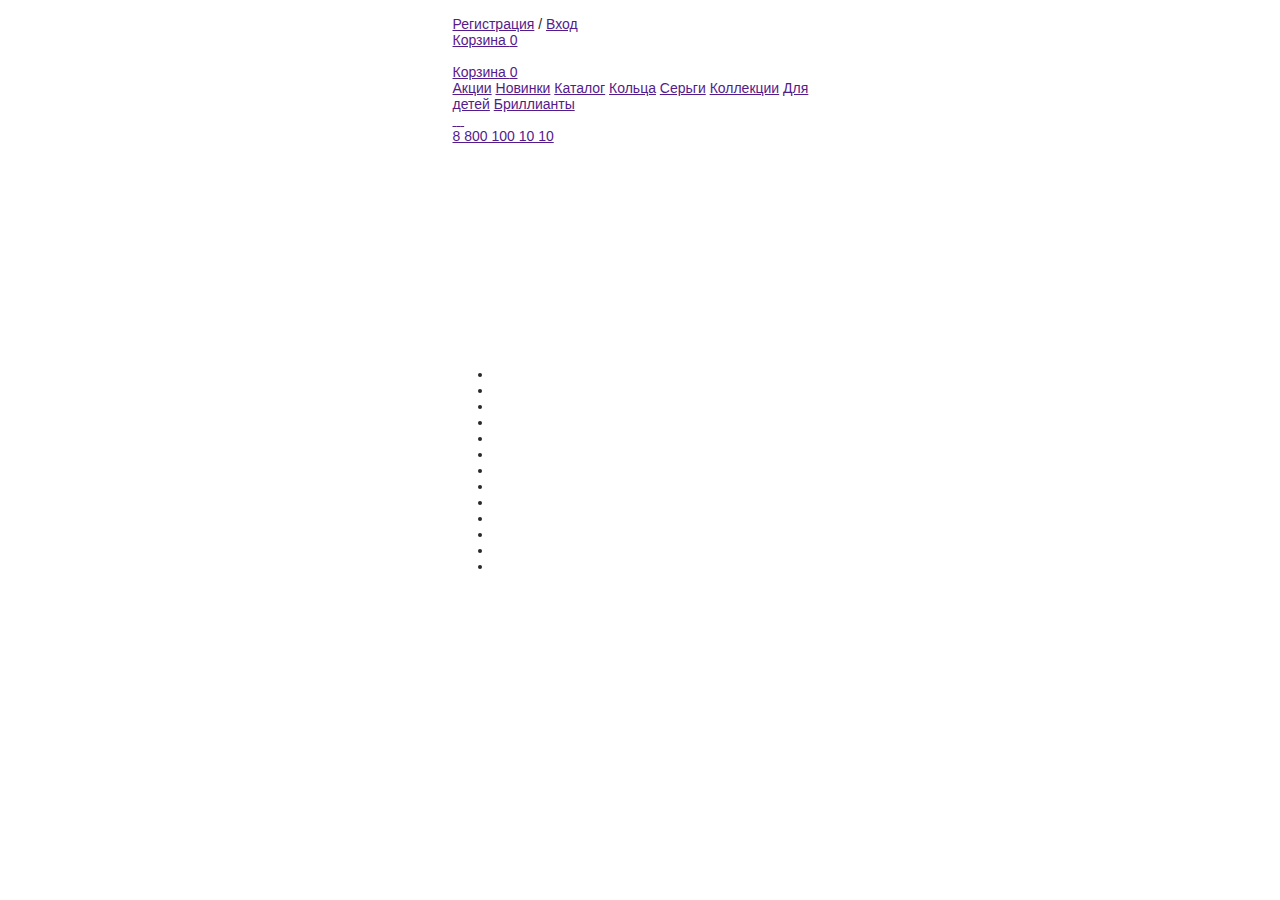
==== src/index.html @ af1f1faa "BEM" ====
<!DOCTYPE html>
<html>

<head>
    <meta charset="UTF-8">
    <meta name="viewport" content="width=device-width, initial-scale=1.0">
    <meta http-equiv="X-UA-Compatible" content="ie=edge">
    <meta name="author" content="Mikhail Kukushkin">
    <meta name="description" content="jt-store">
    <link rel="shortcut icon" type="image/x-icon" href=""> <!--  <%=require('./images/favicon.ico').default%> -->
    <title>jt-store.ru</title>
    <link rel='stylesheet' href='./style.css'> <!-- <%=htmlWebpackPlugin.files.css %> -->
</head>

<body class="root">
    <header class="header">
        <span class="header__burger-btn">
            <img src="" alt="">
        </span>
        <a href="#" class="header__logo">
            <img src="" alt="">
        </a>
        <div class="header__account-container">
            <nav class="breadcrumbs__container">
                <a href="" class="breadcrumbs__item breadcrumbs__item_active">Регистрация</a>
                <span>/</span>
                <a href="" class="breadcrumbs__item">Вход</a>
            </nav>
            <div class="basket">
                <a class="basket__link" href="">
                    <span class="basket__link-ico"></span>
                    Корзина
                    <span class="basket__link-num">0</span>
                </a>
            </div>
        </div>
        <div class="header-menu header-menu_active">
            <span class="header-menu__close">
                <img src="" alt="">
            </span>
            <span class="header-menu__logo">
                <img src="" alt="">
            </span>
            <div class="basket">
                <a class="basket__link" href="">
                    <span class="basket__link-ico"></span>
                    Корзина
                    <span class="basket__link-num">0</span>
                </a>
            </div>
            <nav class="header-menu__itms">
                <a href="">Акции</a>
                <a href="">Новинки</a>
                <a href="">Каталог</a>
                <a href="">Кольца</a>
                <a href="">Серьги</a>
                <a href="">Коллекции</a>
                <a href="">Для детей</a>
                <a href="">Бриллианты</a>
            </nav>
            <nav class="header-links">
                <a href="" class="header-link">
                    <img src="" alt="">
                </a>
                <a href="" class="header-link">
                    <img src="" alt="">
                </a>
                <a href="" class="header-link">
                    <img src="" alt="">
                </a>
                <a href="" class="header-link">
                    <img src="" alt="">
                </a>
            </nav>
            <a href="" class="header-menu__phone">8 800 100 10 10</a>
        </div>
    </header>
    <section class="content">
        <div class="slideshow">
            <div class="slick">
                <div class="slicl-list">
                    <div class="slick-track">
                        <div class="slick-slide">
                            <a href="" class="">
                                <img src="" alt="">
                            </a>
                        </div>
                        <div class="slick-slide">
                            <a href="" class="">
                                <img src="" alt="">
                            </a>
                        </div>
                        <div class="slick-slide">
                            <a href="" class="">
                                <img src="" alt="">
                            </a>
                        </div>
                        <div class="slick-slide">
                            <a href="" class="">
                                <img src="" alt="">
                            </a>
                        </div>
                        <div class="slick-slide">
                            <a href="" class="">
                                <img src="" alt="">
                            </a>
                        </div>
                        <div class="slick-slide">
                            <a href="" class="">
                                <img src="" alt="">
                            </a>
                        </div>
                        <div class="slick-slide">
                            <a href="" class="">
                                <img src="" alt="">
                            </a>
                        </div>
                        <div class="slick-slide">
                            <a href="" class="">
                                <img src="" alt="">
                            </a>
                        </div>
                        <div class="slick-slide">
                            <a href="" class="">
                                <img src="" alt="">
                            </a>
                        </div>
                        <div class="slick-slide">
                            <a href="" class="">
                                <img src="" alt="">
                            </a>
                        </div>
                        <div class="slick-slide">
                            <a href="" class="">
                                <img src="" alt="">
                            </a>
                        </div>
                        <div class="slick-slide">
                            <a href="" class="">
                                <img src="" alt="">
                            </a>
                        </div>
                        <div class="slick-slide">
                            <a href="" class="">
                                <img src="" alt="">
                            </a>
                        </div>
                    </div>
                </div>
            </div>
            <ul class="slick-dots" style="display: block;">
                <li></li>
                <li></li>
                <li></li>
                <li></li>
                <li></li>
                <li></li>
                <li></li>
                <li></li>
                <li></li>
                <li></li>
                <li></li>
                <li></li>
                <li></li>
            </ul>
        </div>
    </section>
    <!-- <script type="module" src="./index.js"></script>  <%= htmlWebpackPlugin.files.js %> -->
</body>

</html>
---- src/style.css ----
@import url('./blocks/root/root.css');
@import url('');
@import url('');
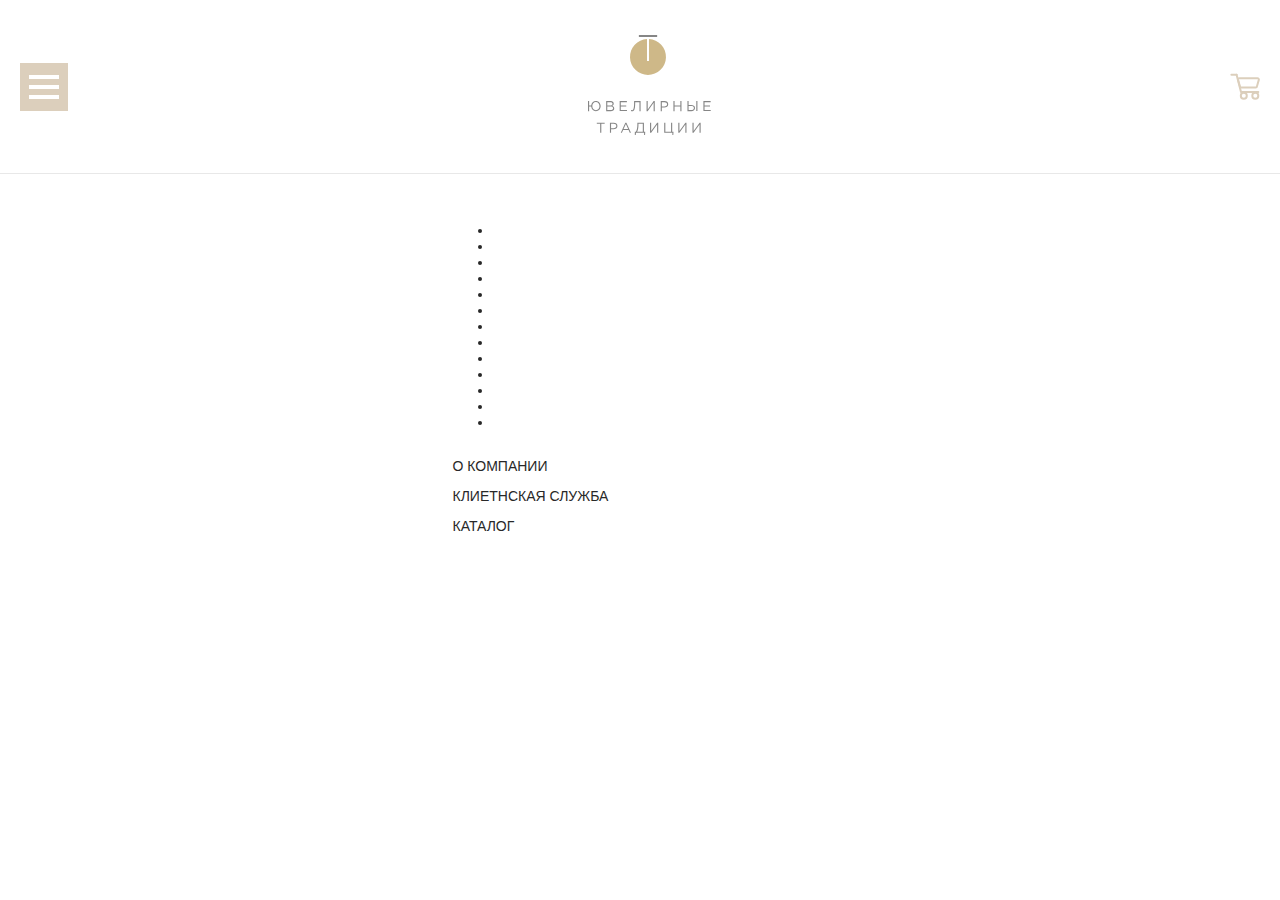
==== commit 41098fa0: "header end" ====
--- a/src/index.html
+++ b/src/index.html
@@ -9,32 +9,38 @@
     <meta name="description" content="jt-store">
     <link rel="shortcut icon" type="image/x-icon" href=""> <!--  <%=require('./images/favicon.ico').default%> -->
     <title>jt-store.ru</title>
-    <link rel='stylesheet' href='./style.css'> <!-- <%=htmlWebpackPlugin.files.css %> -->
+    <link rel='stylesheet' href='./pages/style.css'> <!-- <%=htmlWebpackPlugin.files.css %> -->
 </head>
 
 <body class="root">
-    <header class="header">
-        <span class="header__burger-btn">
-            <img src="" alt="">
-        </span>
+    <header class="header root__section">
+        <nav class="header__burger-btn">
+            <button class="burger-menu">
+                <span class="burger-menu__bar"></span>                
+            </button>
+        </nav>
         <a href="#" class="header__logo">
-            <img src="" alt="">
+            <img src="./images/logo.svg" alt="Логотип">
         </a>
-        <div class="header__account-container">
-            <nav class="breadcrumbs__container">
+        <!-- <div class="serach">
+            <img src="./images/search.svg">
+            <nav class="breadcrumbs-container">
                 <a href="" class="breadcrumbs__item breadcrumbs__item_active">Регистрация</a>
-                <span>/</span>
+                
                 <a href="" class="breadcrumbs__item">Вход</a>
             </nav>
-            <div class="basket">
-                <a class="basket__link" href="">
-                    <span class="basket__link-ico"></span>
-                    Корзина
-                    <span class="basket__link-num">0</span>
+        </div> -->
+            <div class="header__basket">
+                <a class="basket-link" href="">
+                    <svg xmlns="http://www.w3.org/2000/svg" fill="none" height="27" viewBox="0 0 30 27" width="30"><path d="M1.39999 1.70001H6.60001" stroke="#dccfbc" stroke-linecap="round" stroke-miterlimit="10" stroke-width="2"/><path d="M6.60001 1.70001L11 18.9" stroke="#dccfbc" stroke-linecap="round" stroke-miterlimit="10" stroke-width="2"/><path d="M11.8 18.9H28.3" stroke="#dccfbc" stroke-linecap="round" stroke-miterlimit="10" stroke-width="2"/><path d="M13.8 25.7C15.4569 25.7 16.8 24.3569 16.8 22.7C16.8 21.0432 15.4569 19.7 13.8 19.7C12.1431 19.7 10.8 21.0432 10.8 22.7C10.8 24.3569 12.1431 25.7 13.8 25.7Z" stroke="#dccfbc" stroke-linecap="round" stroke-miterlimit="10" stroke-width="2"/><path d="M25.3 25.7C26.9568 25.7 28.3 24.3569 28.3 22.7C28.3 21.0432 26.9568 19.7 25.3 19.7C23.6431 19.7 22.3 21.0432 22.3 22.7C22.3 24.3569 23.6431 25.7 25.3 25.7Z" stroke="#dccfbc" stroke-linecap="round" stroke-miterlimit="10" stroke-width="2"/><path d="M25.7 14.6H11.3C10.7 14.6 10.1 14.2 10 13.6L8.1 6.90001C7.9 6.00001 8.49999 5.20001 9.39999 5.20001H27.5C28.4 5.20001 29.1 6.10001 28.8 6.90001L26.9 13.6C26.9 14.2 26.4 14.6 25.7 14.6Z" stroke="#dccfbc" stroke-linecap="round" stroke-miterlimit="10" stroke-width="2"/></svg>
+                    <!-- <img src="./images/basket.svg"> -->
+                    <!-- <span class="basket__link-ico">0</span> -->
+                    
+                    <!-- <span class="basket__link-num">0</span> -->
                 </a>
             </div>
-        </div>
-        <div class="header-menu header-menu_active">
+        
+        <div class="header-menu header-menu_active" style="display: none;">
             <span class="header-menu__close">
                 <img src="" alt="">
             </span>
@@ -165,7 +171,67 @@
             </ul>
         </div>
     </section>
-    <!-- <script type="module" src="./index.js"></script>  <%= htmlWebpackPlugin.files.js %> -->
+    <section class="filter">
+        <form action="" id="" class="filter-catalog">
+            <div class="filter-catalog__item"></div>
+            <div class="filter-catalog__item"></div>
+            <div class="filter-catalog__item"></div>
+            <div class="filter-catalog__item"></div>
+            <div class="filter-catalog__item"></div>
+            <div class="filter-catalog__item"></div>
+            <div class="filter-catalog__item"></div>
+        </form>
+    </section>
+    <section class="services">
+        <div class="service__item"></div>
+        <div class="service__item"></div>
+        <div class="service__item"></div>
+        <div class="service__item"></div>
+    </section>
+    <section class="novelty">
+        
+    </section>
+    <section class="about"></section>
+    <section class="collection"></section>
+    <section class="reviews"></section>
+    <footer class="footer">
+        <div class="footer__about">
+            <p class="title_place_footer">О КОМПАНИИ</p>
+            <ul style="display: none;">
+                <li>Главная</li>
+                <li>Новости</li>
+                <li>Статьи</li>
+                <li>Гарантия качества</li>
+                <li>Вопрос-ответ</li>
+                <li>Отзывы</li>
+                <li>Контакты</li>
+            </ul>
+        </div>
+        <div class="foooter__clients">
+            <p class="title_place_footer">КЛИЕТНСКАЯ СЛУЖБА</p>
+            <ul style="display: none;">
+                <li>Главная</li>
+                <li>Новости</li>
+                <li>Статьи</li>
+                <li>Гарантия качества</li>
+                <li>Вопрос-ответ</li>
+                <li>Отзывы</li>
+                
+            </ul>
+        </div>
+        <div class="foooter__catalog ">
+            <p class="title_place_footer">КАТАЛОГ</p>
+            <ul style="display: none;">
+                <li>Главная</li>
+                <li>Новости</li>
+                <li>Статьи</li>
+                <li>Гарантия качества</li>
+                <li>Вопрос-ответ</li>
+                
+            </ul>
+        </div>  
+    </footer>
+        <script type="module" src="./index.js"></script>  <!-- <%= htmlWebpackPlugin.files.js %> -->
 </body>
 
 </html>--- a/src/pages/style.css
+++ b/src/pages/style.css
@@ -0,0 +1,9 @@
+@import url('../blocks/root/root.css');
+@import url('../blocks/header/header.css');
+@import url('../blocks/burger-menu/burger-menu.css');
+@import url('../blocks/is-active/is-active.css');
+@import url('../blocks/breadcrumbs-container/breadcrumbs-container.css');
+@import url('../blocks/search/search.css');
+@import url('../blocks/basket-link/basket-link.css');
+
+
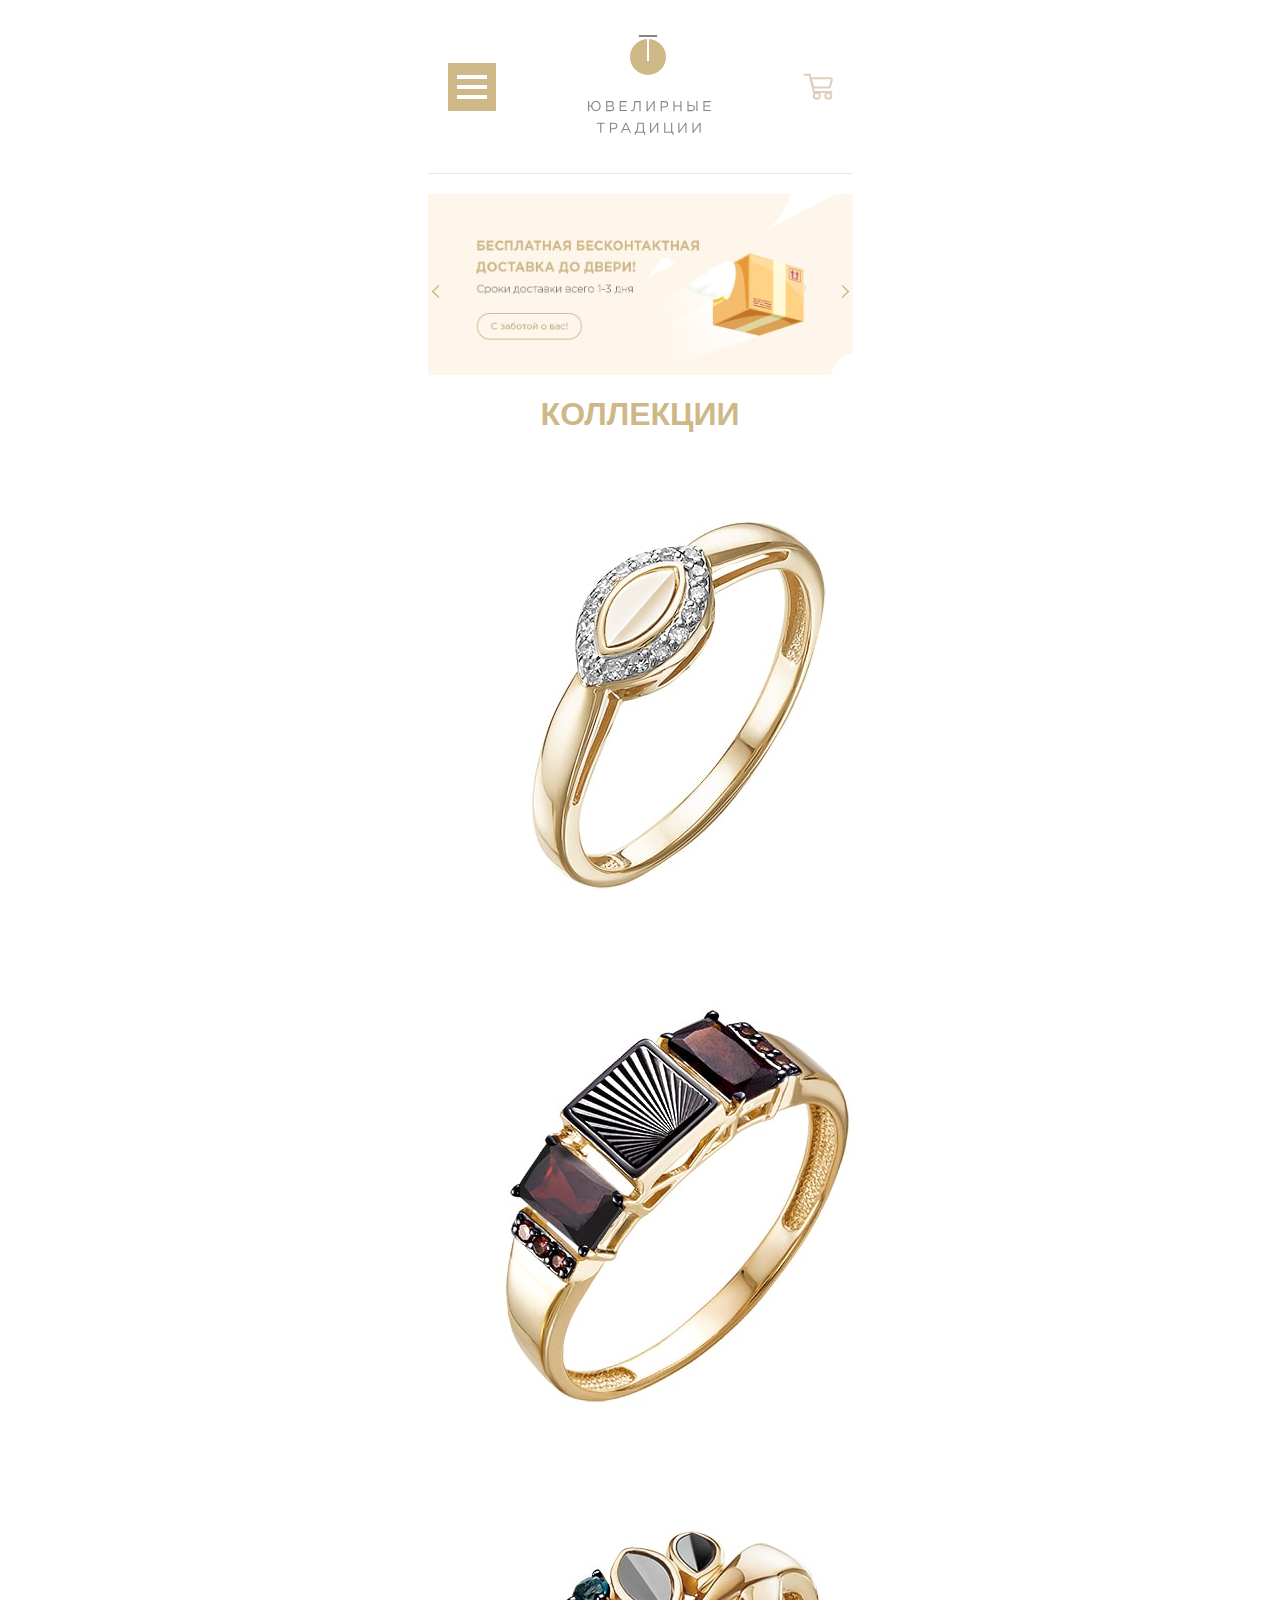
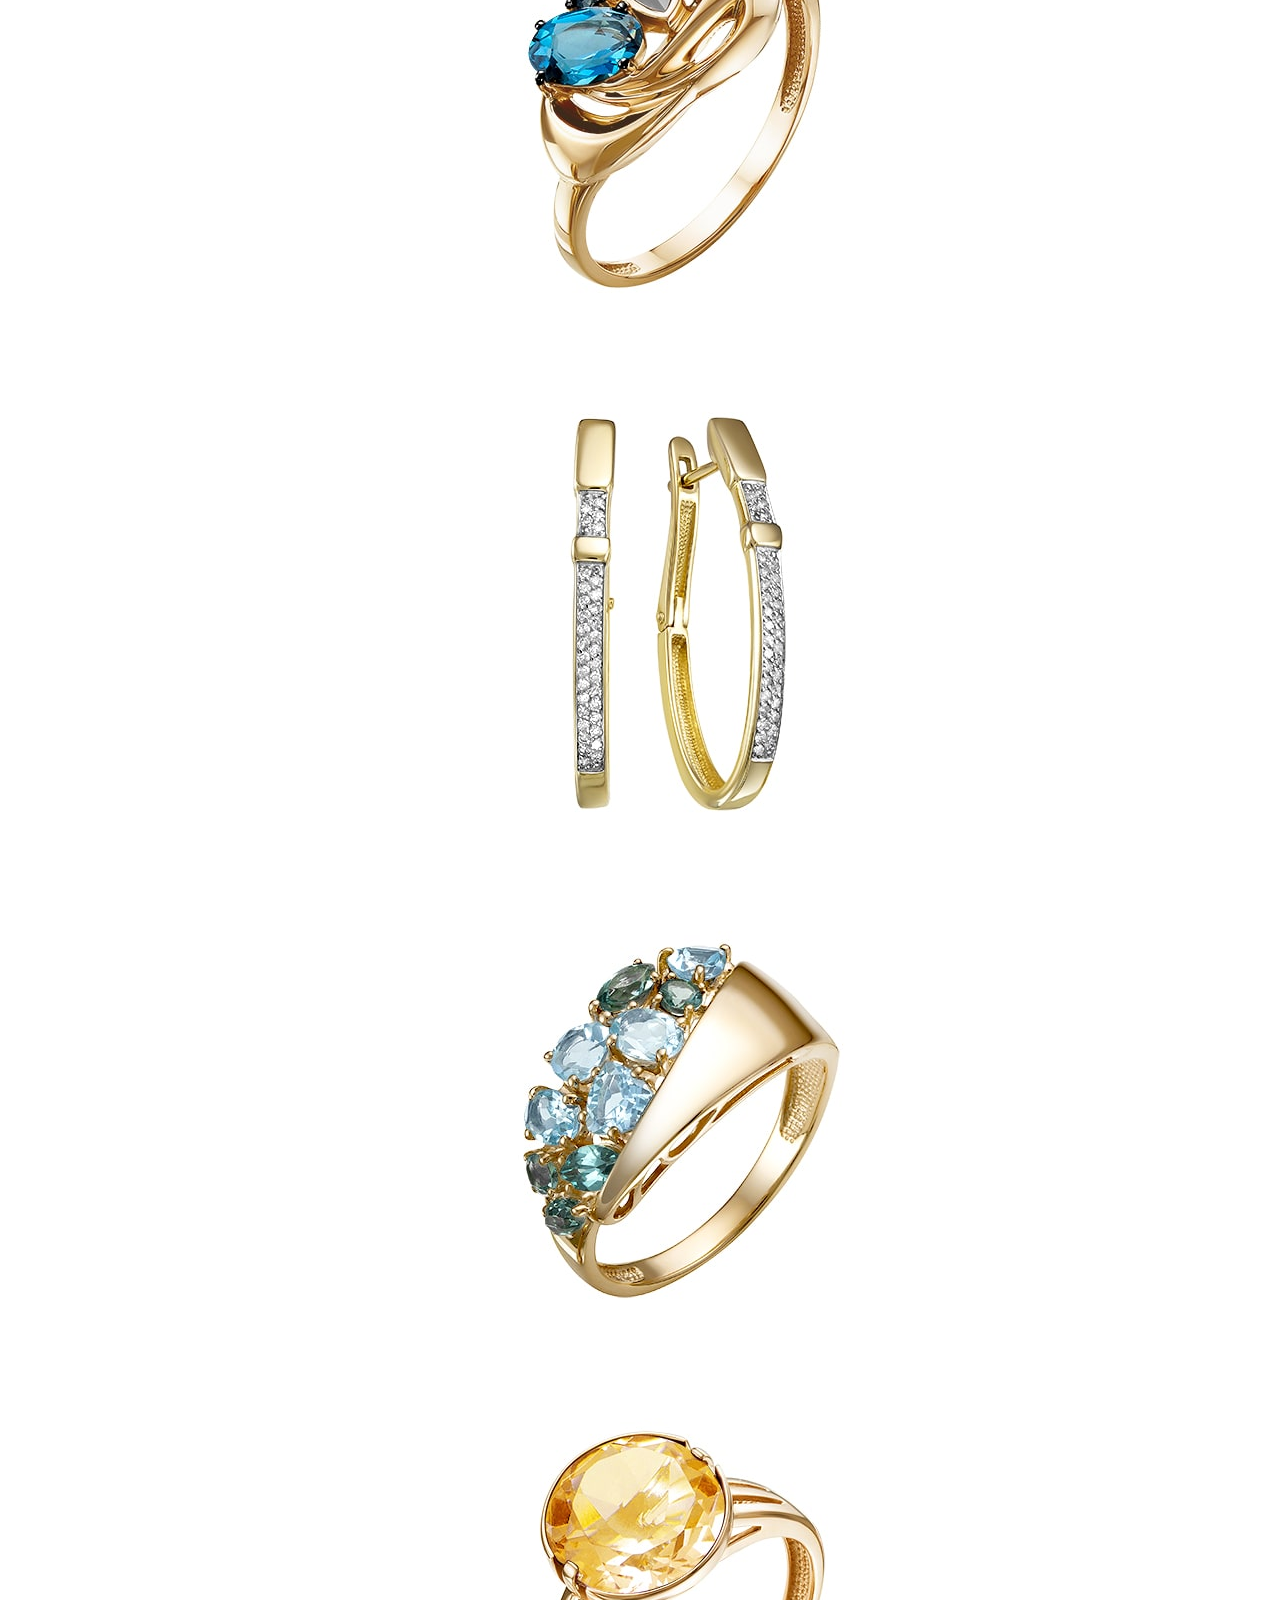
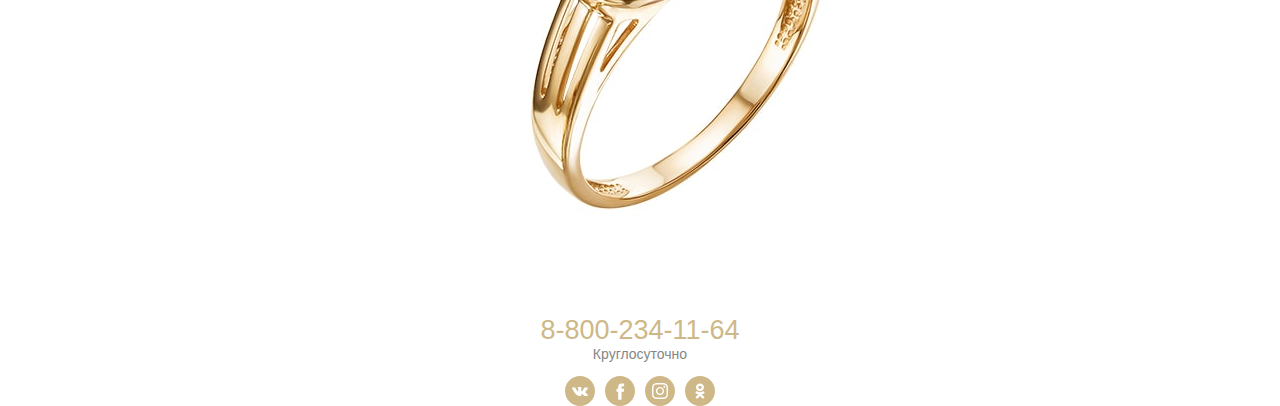
==== commit d5325d76: "footer slider collection" ====
--- a/src/index.html
+++ b/src/index.html
@@ -16,7 +16,7 @@
     <header class="header root__section">
         <nav class="header__burger-btn">
             <button class="burger-menu">
-                <span class="burger-menu__bar"></span>                
+                <span class="burger-menu__bar"></span>
             </button>
         </nav>
         <a href="#" class="header__logo">
@@ -30,16 +30,20 @@
                 <a href="" class="breadcrumbs__item">Вход</a>
             </nav>
         </div> -->
-            <div class="header__basket">
-                <a class="basket-link" href="">
-                    <svg xmlns="http://www.w3.org/2000/svg" fill="none" height="27" viewBox="0 0 30 27" width="30"><path d="M1.39999 1.70001H6.60001" stroke="#dccfbc" stroke-linecap="round" stroke-miterlimit="10" stroke-width="2"/><path d="M6.60001 1.70001L11 18.9" stroke="#dccfbc" stroke-linecap="round" stroke-miterlimit="10" stroke-width="2"/><path d="M11.8 18.9H28.3" stroke="#dccfbc" stroke-linecap="round" stroke-miterlimit="10" stroke-width="2"/><path d="M13.8 25.7C15.4569 25.7 16.8 24.3569 16.8 22.7C16.8 21.0432 15.4569 19.7 13.8 19.7C12.1431 19.7 10.8 21.0432 10.8 22.7C10.8 24.3569 12.1431 25.7 13.8 25.7Z" stroke="#dccfbc" stroke-linecap="round" stroke-miterlimit="10" stroke-width="2"/><path d="M25.3 25.7C26.9568 25.7 28.3 24.3569 28.3 22.7C28.3 21.0432 26.9568 19.7 25.3 19.7C23.6431 19.7 22.3 21.0432 22.3 22.7C22.3 24.3569 23.6431 25.7 25.3 25.7Z" stroke="#dccfbc" stroke-linecap="round" stroke-miterlimit="10" stroke-width="2"/><path d="M25.7 14.6H11.3C10.7 14.6 10.1 14.2 10 13.6L8.1 6.90001C7.9 6.00001 8.49999 5.20001 9.39999 5.20001H27.5C28.4 5.20001 29.1 6.10001 28.8 6.90001L26.9 13.6C26.9 14.2 26.4 14.6 25.7 14.6Z" stroke="#dccfbc" stroke-linecap="round" stroke-miterlimit="10" stroke-width="2"/></svg>
-                    <!-- <img src="./images/basket.svg"> -->
-                    <!-- <span class="basket__link-ico">0</span> -->
-                    
-                    <!-- <span class="basket__link-num">0</span> -->
-                </a>
-            </div>
-        
+        <div class="header__basket">
+            <a class="basket-link" href="">
+                <svg xmlns="http://www.w3.org/2000/svg" fill="none" height="27" viewBox="0 0 30 27" width="30">
+                    <path d="M1.39999 1.70001H6.60001" stroke="#dccfbc" stroke-linecap="round" stroke-miterlimit="10" stroke-width="2" />
+                    <path d="M6.60001 1.70001L11 18.9" stroke="#dccfbc" stroke-linecap="round" stroke-miterlimit="10" stroke-width="2" />
+                    <path d="M11.8 18.9H28.3" stroke="#dccfbc" stroke-linecap="round" stroke-miterlimit="10" stroke-width="2" />
+                    <path d="M13.8 25.7C15.4569 25.7 16.8 24.3569 16.8 22.7C16.8 21.0432 15.4569 19.7 13.8 19.7C12.1431 19.7 10.8 21.0432 10.8 22.7C10.8 24.3569 12.1431 25.7 13.8 25.7Z" stroke="#dccfbc" stroke-linecap="round" stroke-miterlimit="10" stroke-width="2" />
+                    <path d="M25.3 25.7C26.9568 25.7 28.3 24.3569 28.3 22.7C28.3 21.0432 26.9568 19.7 25.3 19.7C23.6431 19.7 22.3 21.0432 22.3 22.7C22.3 24.3569 23.6431 25.7 25.3 25.7Z" stroke="#dccfbc" stroke-linecap="round" stroke-miterlimit="10" stroke-width="2" />
+                    <path d="M25.7 14.6H11.3C10.7 14.6 10.1 14.2 10 13.6L8.1 6.90001C7.9 6.00001 8.49999 5.20001 9.39999 5.20001H27.5C28.4 5.20001 29.1 6.10001 28.8 6.90001L26.9 13.6C26.9 14.2 26.4 14.6 25.7 14.6Z" stroke="#dccfbc" stroke-linecap="round" stroke-miterlimit="10" stroke-width="2" /></svg>
+                <!-- <img src="./images/basket.svg"> -->
+                <!-- <span class="basket__link-ico">0</span> -->
+                <!-- <span class="basket__link-num">0</span> -->
+            </a>
+        </div>
         <div class="header-menu header-menu_active" style="display: none;">
             <span class="header-menu__close">
                 <img src="" alt="">
@@ -81,97 +85,51 @@
             <a href="" class="header-menu__phone">8 800 100 10 10</a>
         </div>
     </header>
-    <section class="content">
+    <section class="content ">
+        <!-- ОБОЛОЧКА ДЛЯ ДЕМОНСТРАЦИИ -->
         <div class="slideshow">
-            <div class="slick">
-                <div class="slicl-list">
-                    <div class="slick-track">
-                        <div class="slick-slide">
-                            <a href="" class="">
-                                <img src="" alt="">
-                            </a>
-                        </div>
-                        <div class="slick-slide">
-                            <a href="" class="">
-                                <img src="" alt="">
-                            </a>
-                        </div>
-                        <div class="slick-slide">
-                            <a href="" class="">
-                                <img src="" alt="">
-                            </a>
-                        </div>
-                        <div class="slick-slide">
-                            <a href="" class="">
-                                <img src="" alt="">
-                            </a>
-                        </div>
-                        <div class="slick-slide">
-                            <a href="" class="">
-                                <img src="" alt="">
-                            </a>
-                        </div>
-                        <div class="slick-slide">
-                            <a href="" class="">
-                                <img src="" alt="">
-                            </a>
-                        </div>
-                        <div class="slick-slide">
-                            <a href="" class="">
-                                <img src="" alt="">
-                            </a>
-                        </div>
-                        <div class="slick-slide">
-                            <a href="" class="">
-                                <img src="" alt="">
-                            </a>
-                        </div>
-                        <div class="slick-slide">
-                            <a href="" class="">
-                                <img src="" alt="">
-                            </a>
-                        </div>
-                        <div class="slick-slide">
-                            <a href="" class="">
-                                <img src="" alt="">
-                            </a>
-                        </div>
-                        <div class="slick-slide">
-                            <a href="" class="">
-                                <img src="" alt="">
-                            </a>
-                        </div>
-                        <div class="slick-slide">
-                            <a href="" class="">
-                                <img src="" alt="">
-                            </a>
-                        </div>
-                        <div class="slick-slide">
-                            <a href="" class="">
-                                <img src="" alt="">
-                            </a>
-                        </div>
-                    </div>
+            <!-- КОНТЕНТ -->
+            <div class="slider">
+                <div class="slider__item">
+                    <img src="./images/slide1.jpg" class="slider__item-img" alt="">
+                </div>
+                <div class="slider__item">
+                    <img src="./images/slide2.jpg" class="slider__item-img" alt="">
+                </div>
+                <div class="slider__item">
+                    <img src="./images/slide3.jpg" class="slider__item-img" alt="">
+                </div>
+                <div class="slider__item">
+                    <img src="./images/slide4.jpg" class="slider__item-img" alt="">
+                </div>
+                <div class="slider__item">
+                    <img src="./images/slide5.jpg" class="slider__item-img" alt="">
+                </div>
+                <div class="slider__item">
+                    <img src="./images/slide6.jpg" class="slider__item-img" alt="">
                 </div>
             </div>
-            <ul class="slick-dots" style="display: block;">
-                <li></li>
-                <li></li>
-                <li></li>
-                <li></li>
-                <li></li>
-                <li></li>
-                <li></li>
-                <li></li>
-                <li></li>
-                <li></li>
-                <li></li>
-                <li></li>
-                <li></li>
-            </ul>
-        </div>
-    </section>
-    <section class="filter">
+            <ul class="slick-dots" style="display: none;">
+                <li></li>
+                <li></li>
+                <li></li>
+                <li></li>
+                <li></li>
+                <li></li>
+                <li></li>
+                <li></li>
+                <li></li>
+                <li></li>
+                <li></li>
+                <li></li>
+                <li></li>
+            </ul>
+        </div>
+        <script src="https://code.jquery.com/jquery-3.4.1.min.js"></script>
+        <script src="./js/slick.min.js"></script>
+        <script src="./index.js"></script>
+    </section>
+    <!-- <section class="filter">
         <form action="" id="" class="filter-catalog">
             <div class="filter-catalog__item"></div>
             <div class="filter-catalog__item"></div>
@@ -181,21 +139,53 @@
             <div class="filter-catalog__item"></div>
             <div class="filter-catalog__item"></div>
         </form>
-    </section>
-    <section class="services">
+    </section> -->
+    <!-- <section class="service">
+        <div class="service__item">
+            
+        </div>
         <div class="service__item"></div>
         <div class="service__item"></div>
         <div class="service__item"></div>
-        <div class="service__item"></div>
     </section>
     <section class="novelty">
-        
-    </section>
-    <section class="about"></section>
-    <section class="collection"></section>
+    </section>
+    <section class="about"></section> -->
+    <section class="collection">
+        <h1 class="title">КОЛЛЕКЦИИ</h1>
+        <a class="collection__item" href="#" target="_blank">
+            <img src="./images/light-min.jpg" class="collection__item-image">
+        </a>
+        <a class="collection__item" href="#" target="_blank">
+            <img src="./images/belle-min.jpg" class="collection__item-image">
+        </a>
+        <a class="collection__item" href="#" target="_blank">
+            <img src="./images/charm-min.jpg" class="collection__item-image">
+        </a>
+        <a class="collection__item" href="#" target="_blank">
+            <img src="./images/congo-min.jpg" class="collection__item-image">
+        </a>
+        <a class="collection__item" href="#" target="_blank">
+            <img src="./images/marina-min.jpg" class="collection__item-image">
+        </a>
+        <a class="collection__item" href="#" target="_blank">
+            <img src="./images/neoclass-min.jpg" class="collection__item-image">
+        </a>
+
+    </section>
     <section class="reviews"></section>
     <footer class="footer">
-        <div class="footer__about">
+        <div class="footer__container">
+            <h2 class="phone">8-800-234-11-64</h2>
+            <p class="description">Круглосуточно</p>
+        </div>
+        <div class="footer__social-links">
+            <a class="footer__social-link footer__social-link_vk" href="https://vk.com/jewellery_traditions" target="_blank"></a>
+            <a class="footer__social-link footer__social-link_fb" href="https://www.facebook.com/jewellerytraditions/" target="_blank"></a>
+            <a class="footer__social-link footer__social-link_inst" href="https://www.instagram.com/jewellery_traditions/" target="_blank"></a>
+            <a class="footer__social-link footer__social-link_ok" href="https://ok.ru/group/54518240706675" target="_blank"></a>
+        </div>
+       <!--  <div class="footer__about">
             <p class="title_place_footer">О КОМПАНИИ</p>
             <ul style="display: none;">
                 <li>Главная</li>
@@ -216,7 +206,6 @@
                 <li>Гарантия качества</li>
                 <li>Вопрос-ответ</li>
                 <li>Отзывы</li>
-                
             </ul>
         </div>
         <div class="foooter__catalog ">
@@ -227,11 +216,11 @@
                 <li>Статьи</li>
                 <li>Гарантия качества</li>
                 <li>Вопрос-ответ</li>
-                
-            </ul>
-        </div>  
+            </ul>
+        </div> -->
+        <!-- <div class="footer__copyright">&copy; 2020 Mikhail Kukushkin</div> -->
     </footer>
-        <script type="module" src="./index.js"></script>  <!-- <%= htmlWebpackPlugin.files.js %> -->
+    <!-- <script src="./index.js"></script> --> <!-- <%= htmlWebpackPlugin.files.js %> -->
 </body>
 
 </html>--- a/src/pages/style.css
+++ b/src/pages/style.css
@@ -5,5 +5,17 @@
 @import url('../blocks/breadcrumbs-container/breadcrumbs-container.css');
 @import url('../blocks/search/search.css');
 @import url('../blocks/basket-link/basket-link.css');
-
-
+@import url('../blocks/slider/slider.css');
+@import url('../blocks/slick-track/slick-track.css');
+@import url('../blocks/slick-list/slick-list.css');
+@import url('../blocks/footer/footer.css');
+@import url('../blocks/phone/phone.css');
+@import url('../blocks/description/description.css');
+@import url('../blocks/content/content.css');
+@import url('../blocks/title/title.css');
+@import url('');
+@import url('');
+@import url('');
+@import url('');
+@import url('');
+@import url('');
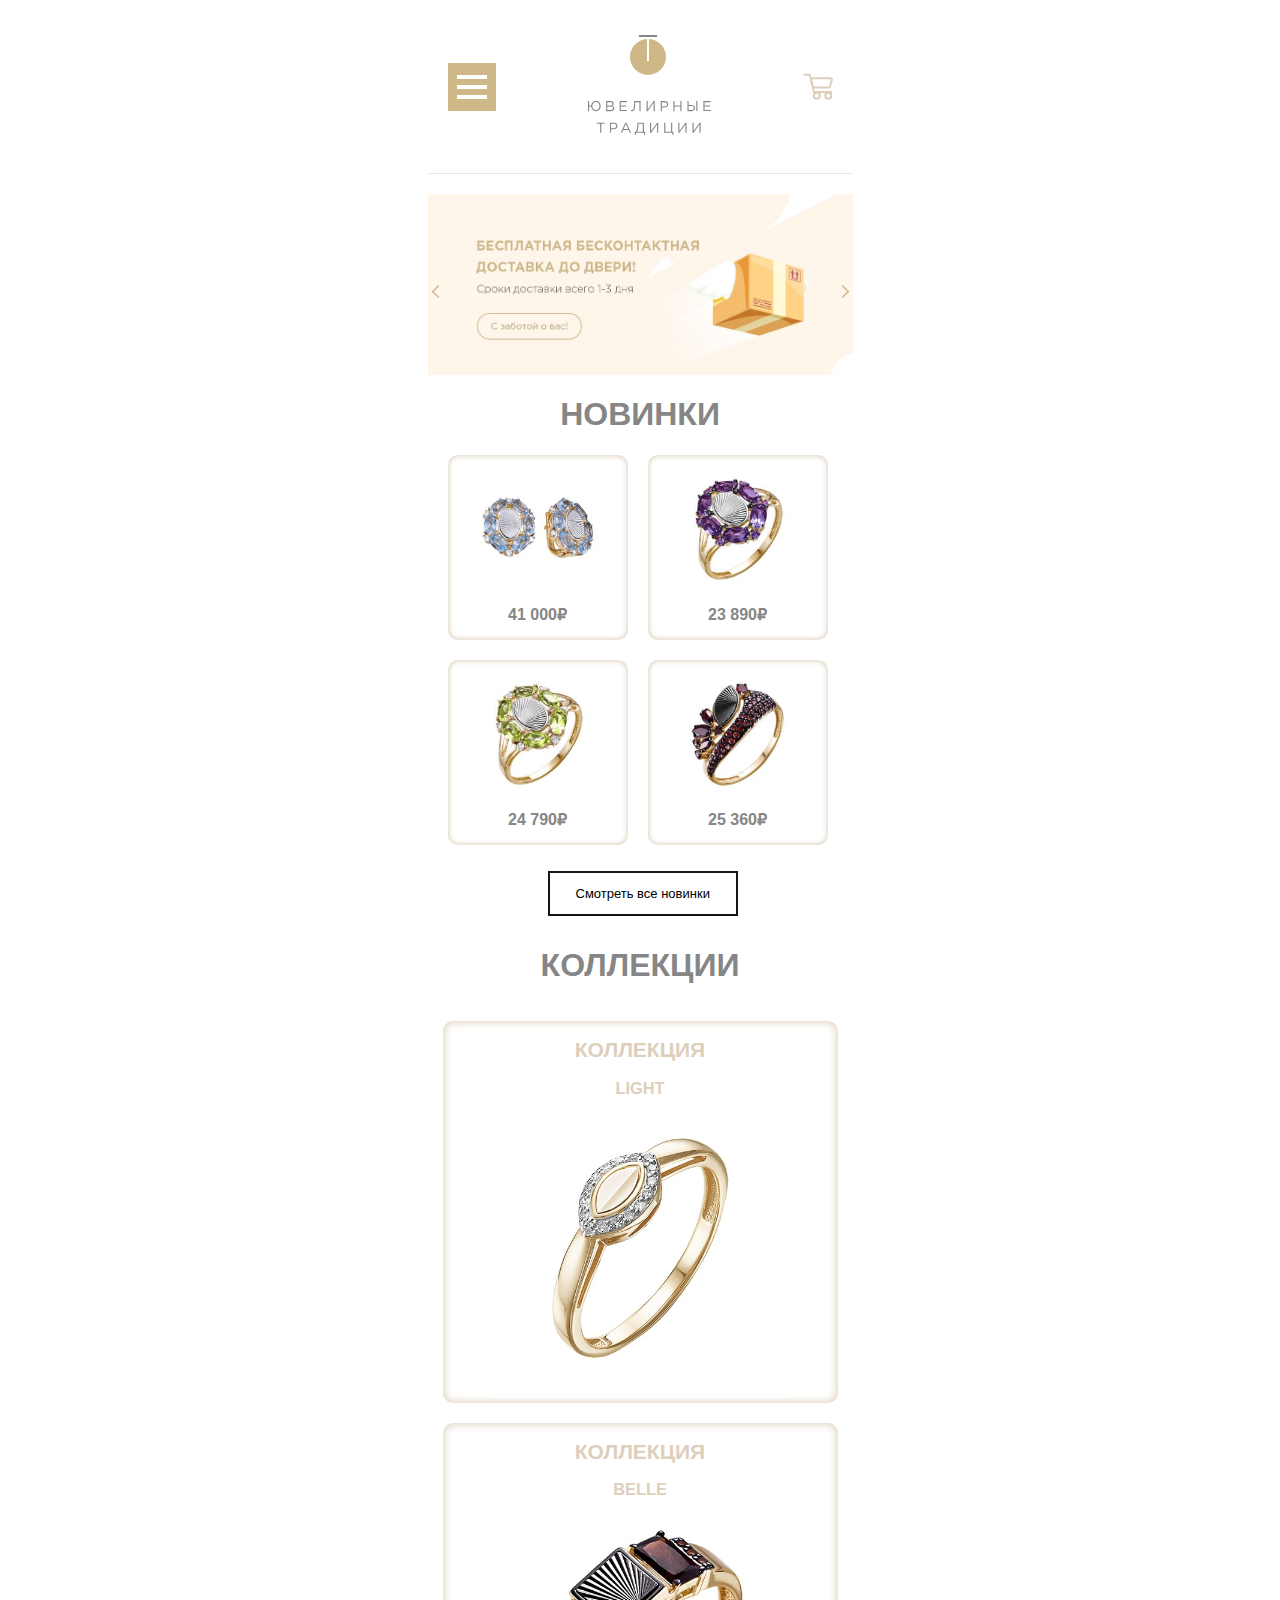
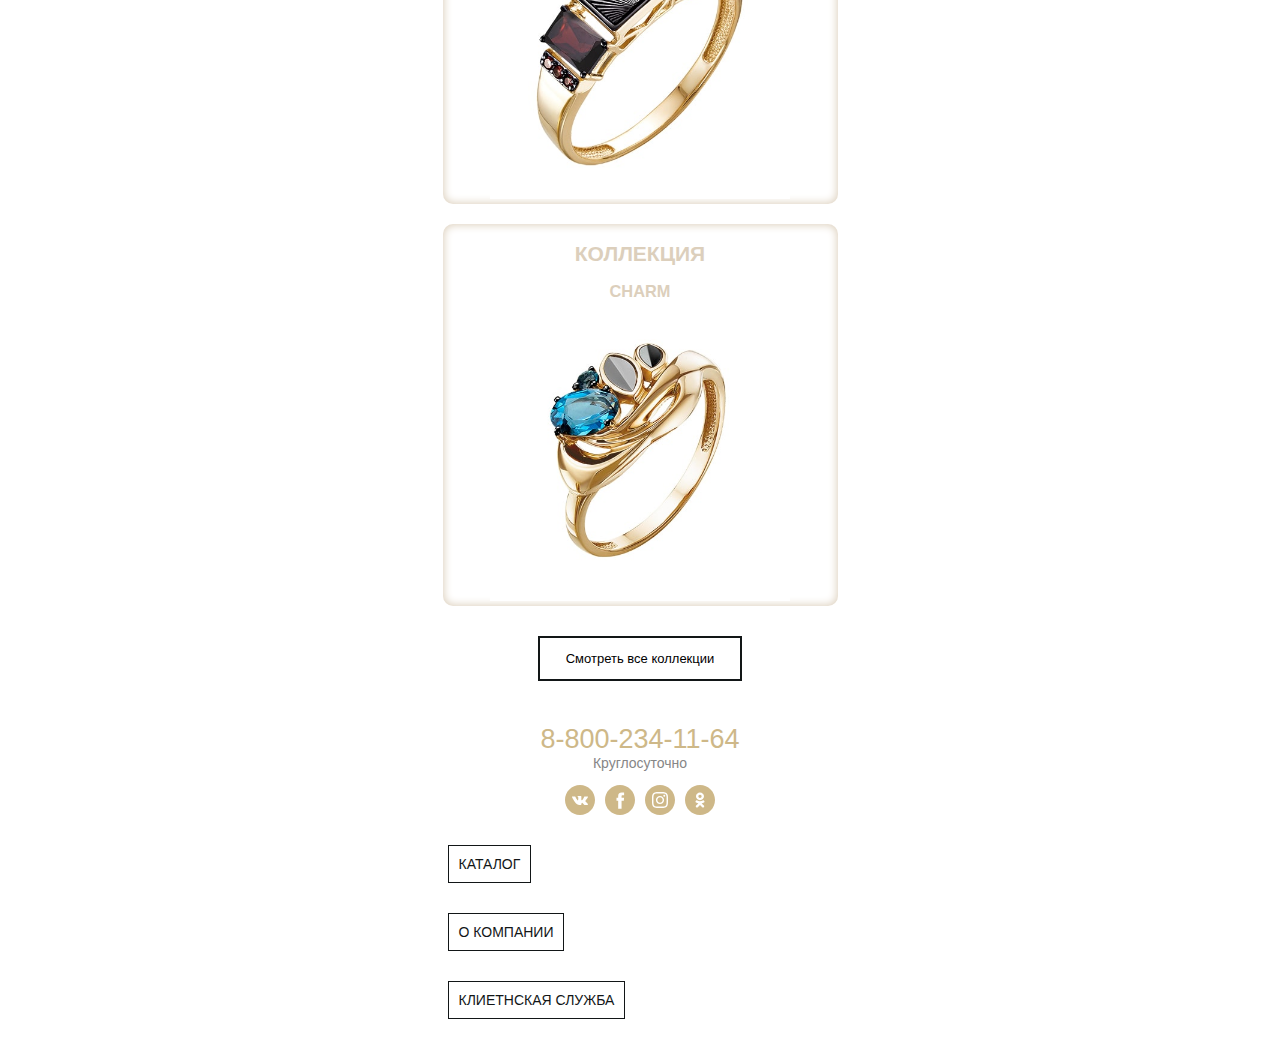
==== commit 4fdd6f32: "finaly markup" ====
--- a/src/index.html
+++ b/src/index.html
@@ -146,34 +146,75 @@
         </div>
         <div class="service__item"></div>
         <div class="service__item"></div>
-        <div class="service__item"></div>
+        <div class="service__item"></div> -->
     </section>
     <section class="novelty">
-    </section>
-    <section class="about"></section> -->
+        <h1 class="title">НОВИНКИ</h1>
+        <nav class="novelty__cards">
+            
+                <a class="novelty-card" href="#" target="">
+                    <img src="./images/1-min.jpg" class="novelty-card__photo" alt="">
+                    <h3 class="novelty-card__paragraph">41 000&#8381;</h3>
+                </a>
+            
+            
+                <a class="novelty-card" href="#" target="">
+                    <img src="./images/2-min.jpg" class="novelty-card__photo" alt="">
+                    <h3 class="novelty-card__paragraph">23 890&#8381;</h3>
+                </a>
+            
+            
+                <a class="novelty-card" href="#" target="">
+                    <img src="./images/3-min.jpg" class="novelty-card__photo" alt="">
+                    <h3 class="novelty-card__paragraph">24 790&#8381;</h3>
+                </a>
+            
+            
+                <a class="novelty-card" href="#" target="">
+                    <img src="./images/4-min.jpg" class="novelty-card__photo" alt="">
+                    <h3 class="novelty-card__paragraph">25 360&#8381;</h3>
+                </a>
+            
+        </nav>
+        <a href="#" class="button button_place_novelty">Смотреть все новинки</a>
+    </section>
+    <!-- <section class="about"></section> -->
     <section class="collection">
-        <h1 class="title">КОЛЛЕКЦИИ</h1>
-        <a class="collection__item" href="#" target="_blank">
+        <h2 class="title">КОЛЛЕКЦИИ</h2>
+        <a class="collection__item" href="#" target="_blank">
+            <h2 class="collection__title">КОЛЛЕКЦИЯ</h2>
+            <h3 class="collection__subtitle">LIGHT</h3>
             <img src="./images/light-min.jpg" class="collection__item-image">
         </a>
         <a class="collection__item" href="#" target="_blank">
+            <h2 class="collection__title">КОЛЛЕКЦИЯ</h2>
+            <h3 class="collection__subtitle">BELLE</h3>
             <img src="./images/belle-min.jpg" class="collection__item-image">
         </a>
-        <a class="collection__item" href="#" target="_blank">
+        
+        <a class="collection__item" href="#" target="_blank">
+            <h2 class="collection__title">КОЛЛЕКЦИЯ</h2>
+            <h3 class="collection__subtitle">CHARM</h3>
             <img src="./images/charm-min.jpg" class="collection__item-image">
         </a>
-        <a class="collection__item" href="#" target="_blank">
+        <!-- <a class="collection__item" href="#" target="_blank">
+            <h2 class="collection__title">КОЛЛЕКЦИЯ</h2>
+            <h3 class="collection__subtitle">CONGO</h3>
             <img src="./images/congo-min.jpg" class="collection__item-image">
         </a>
         <a class="collection__item" href="#" target="_blank">
+            <h2 class="collection__title">КОЛЛЕКЦИЯ</h2>
+            <h3 class="collection__subtitle">MARINA</h3>
             <img src="./images/marina-min.jpg" class="collection__item-image">
         </a>
         <a class="collection__item" href="#" target="_blank">
+            <h2 class="collection__title">КОЛЛЕКЦИЯ</h2>
+            <h3 class="collection__subtitle">NEO CLASSIC</h3>
             <img src="./images/neoclass-min.jpg" class="collection__item-image">
         </a>
-
-    </section>
-    <section class="reviews"></section>
+ -->        <a href="#" class="button">Смотреть все коллекции</a>
+    </section>
+    <!-- <section class="reviews"></section> -->
     <footer class="footer">
         <div class="footer__container">
             <h2 class="phone">8-800-234-11-64</h2>
@@ -185,7 +226,21 @@
             <a class="footer__social-link footer__social-link_inst" href="https://www.instagram.com/jewellery_traditions/" target="_blank"></a>
             <a class="footer__social-link footer__social-link_ok" href="https://ok.ru/group/54518240706675" target="_blank"></a>
         </div>
-       <!--  <div class="footer__about">
+        
+         
+        
+        <a class="foooter__catalog" href="#">
+            <p class="title_place_footer">КАТАЛОГ</p>
+            <ul style="display: none;">
+                <li>Главная</li>
+                <li>Новости</li>
+                <li>Статьи</li>
+                <li>Гарантия качества</li>
+                <li>Вопрос-ответ</li>
+            </ul>
+        </a>
+
+        <a class="footer__about" href="#">
             <p class="title_place_footer">О КОМПАНИИ</p>
             <ul style="display: none;">
                 <li>Главная</li>
@@ -196,8 +251,9 @@
                 <li>Отзывы</li>
                 <li>Контакты</li>
             </ul>
-        </div>
-        <div class="foooter__clients">
+        </a>
+        
+        <a class="foooter__clients" href="#">
             <p class="title_place_footer">КЛИЕТНСКАЯ СЛУЖБА</p>
             <ul style="display: none;">
                 <li>Главная</li>
@@ -207,20 +263,12 @@
                 <li>Вопрос-ответ</li>
                 <li>Отзывы</li>
             </ul>
-        </div>
-        <div class="foooter__catalog ">
-            <p class="title_place_footer">КАТАЛОГ</p>
-            <ul style="display: none;">
-                <li>Главная</li>
-                <li>Новости</li>
-                <li>Статьи</li>
-                <li>Гарантия качества</li>
-                <li>Вопрос-ответ</li>
-            </ul>
-        </div> -->
+        </a>
+        
         <!-- <div class="footer__copyright">&copy; 2020 Mikhail Kukushkin</div> -->
     </footer>
-    <!-- <script src="./index.js"></script> --> <!-- <%= htmlWebpackPlugin.files.js %> -->
+    <!-- <script src="./index.js"></script> -->
+    <!-- <%= htmlWebpackPlugin.files.js %> -->
 </body>
 
 </html>--- a/src/pages/style.css
+++ b/src/pages/style.css
@@ -13,9 +13,9 @@
 @import url('../blocks/description/description.css');
 @import url('../blocks/content/content.css');
 @import url('../blocks/title/title.css');
+@import url('../blocks/collection/collection.css');
+@import url('../blocks/novelty/novelty.css');
+@import url('../blocks/novelty-card/novelty-card.css');
+@import url('../blocks/button/button.css');
 @import url('');
 @import url('');
-@import url('');
-@import url('');
-@import url('');
-@import url('');
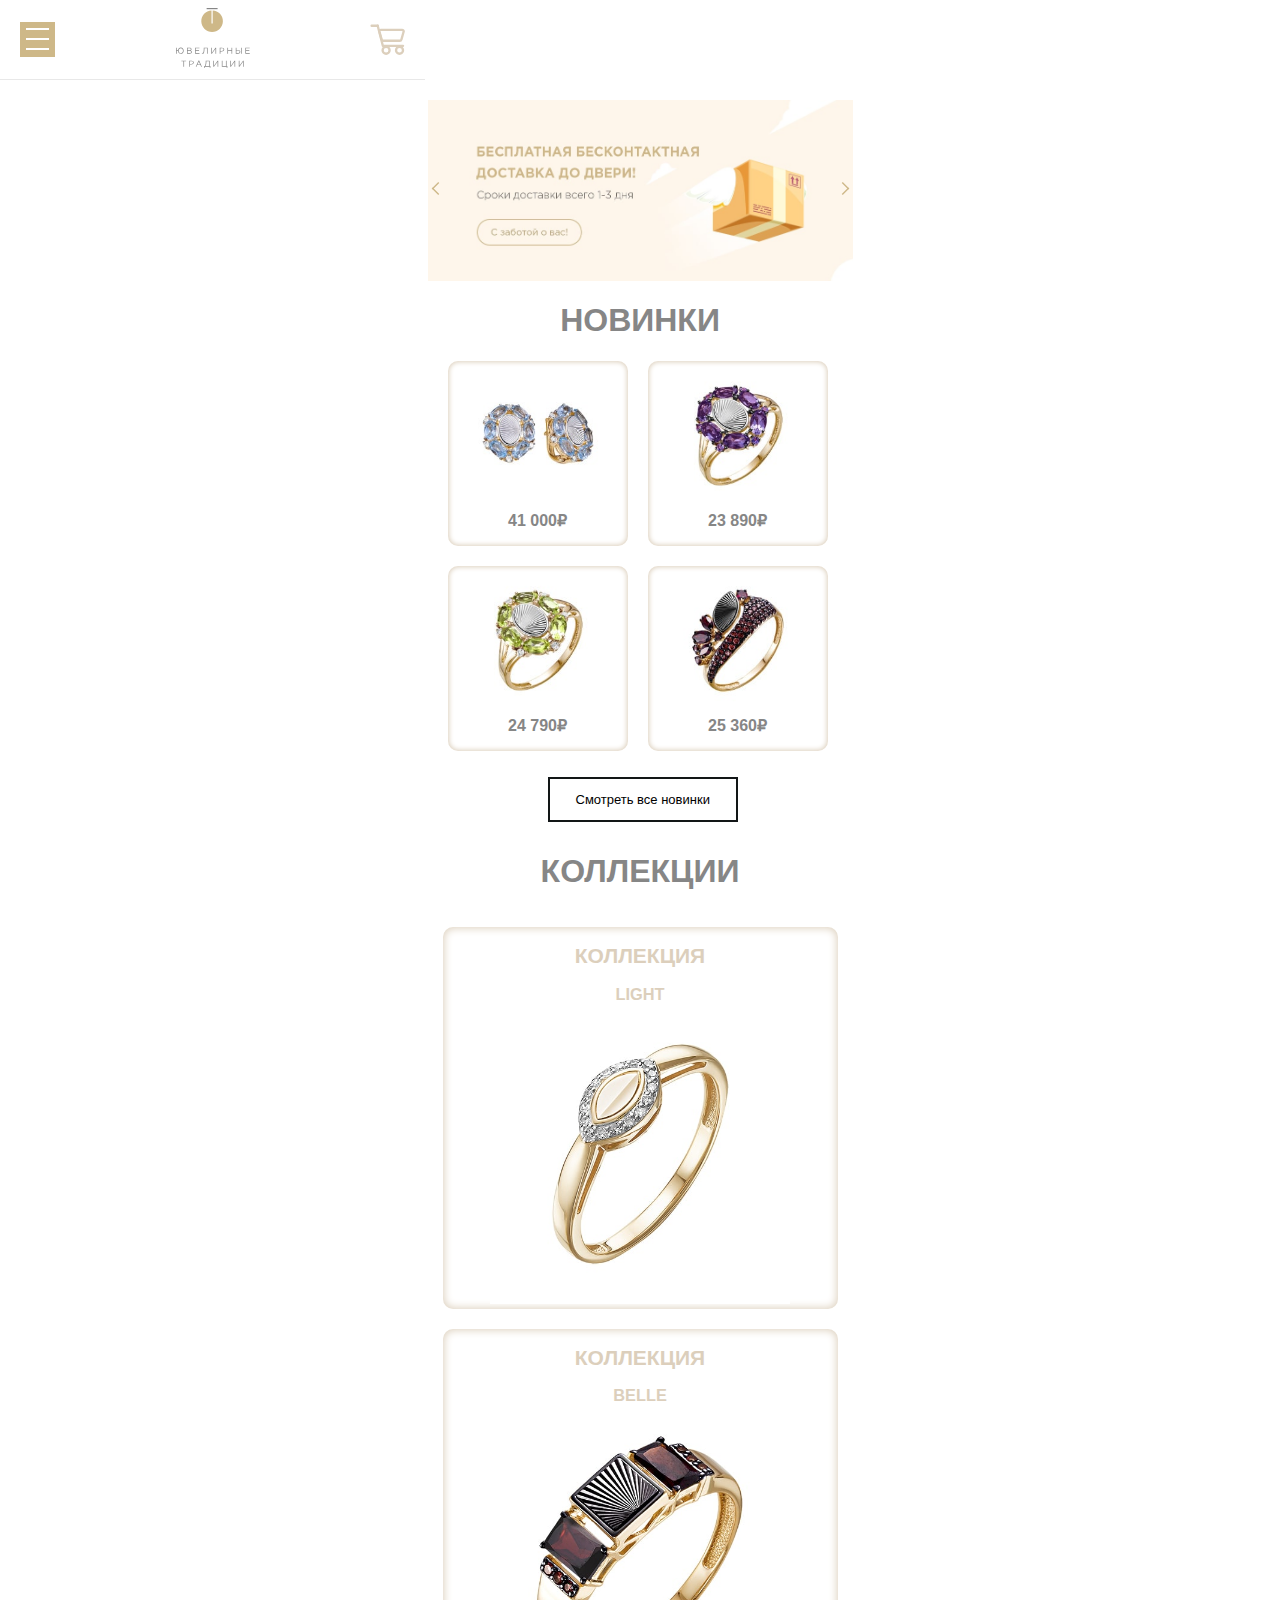
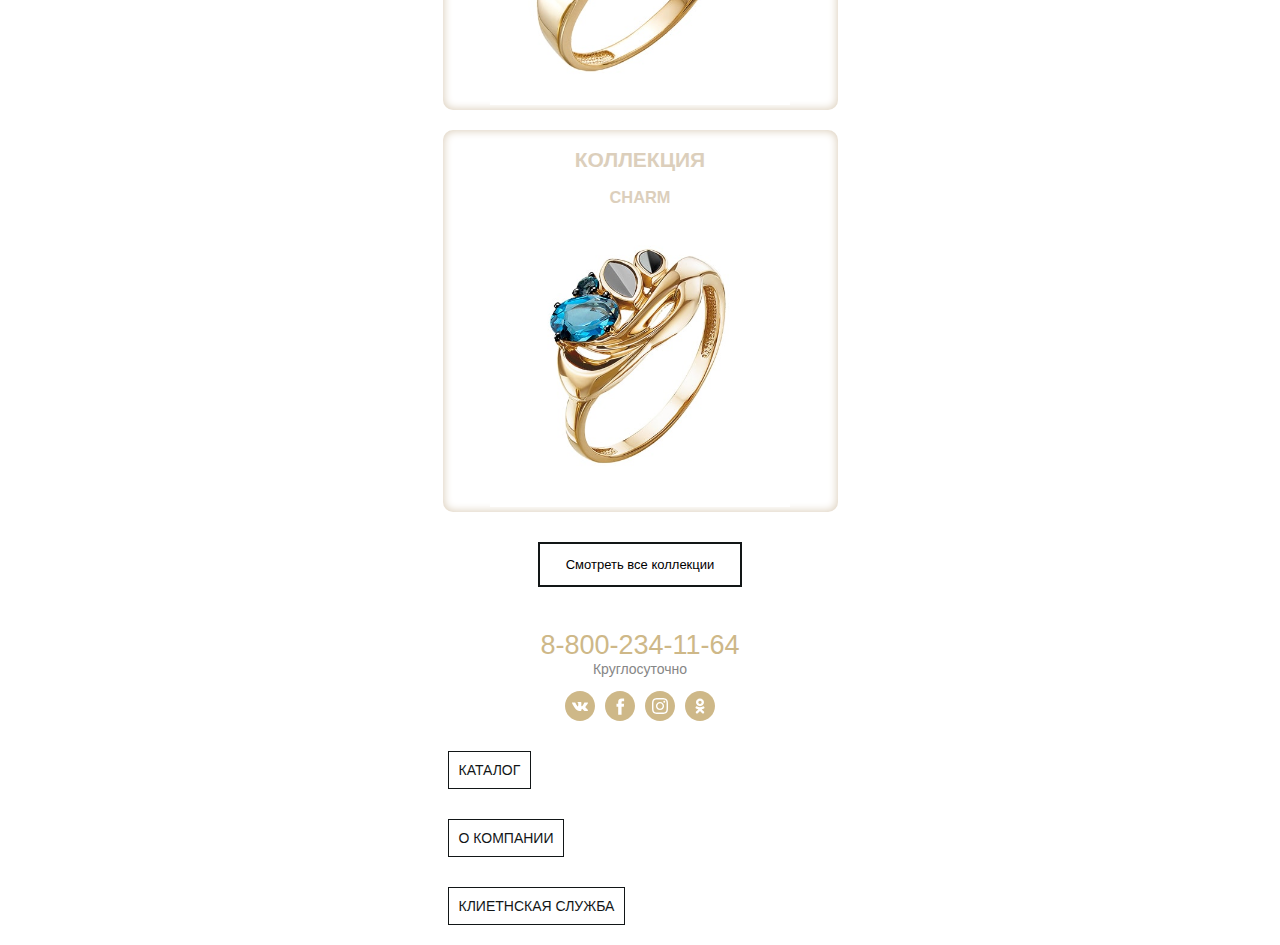
==== commit e73839cf: "fix markup" ====
--- a/src/index.html
+++ b/src/index.html
@@ -32,23 +32,21 @@
         </div> -->
         <div class="header__basket">
             <a class="basket-link" href="">
-                <svg xmlns="http://www.w3.org/2000/svg" fill="none" height="27" viewBox="0 0 30 27" width="30">
+                <svg xmlns="http://www.w3.org/2000/svg" fill="none" height="35" viewBox="0 0 30 27" width="35">
                     <path d="M1.39999 1.70001H6.60001" stroke="#dccfbc" stroke-linecap="round" stroke-miterlimit="10" stroke-width="2" />
                     <path d="M6.60001 1.70001L11 18.9" stroke="#dccfbc" stroke-linecap="round" stroke-miterlimit="10" stroke-width="2" />
                     <path d="M11.8 18.9H28.3" stroke="#dccfbc" stroke-linecap="round" stroke-miterlimit="10" stroke-width="2" />
                     <path d="M13.8 25.7C15.4569 25.7 16.8 24.3569 16.8 22.7C16.8 21.0432 15.4569 19.7 13.8 19.7C12.1431 19.7 10.8 21.0432 10.8 22.7C10.8 24.3569 12.1431 25.7 13.8 25.7Z" stroke="#dccfbc" stroke-linecap="round" stroke-miterlimit="10" stroke-width="2" />
                     <path d="M25.3 25.7C26.9568 25.7 28.3 24.3569 28.3 22.7C28.3 21.0432 26.9568 19.7 25.3 19.7C23.6431 19.7 22.3 21.0432 22.3 22.7C22.3 24.3569 23.6431 25.7 25.3 25.7Z" stroke="#dccfbc" stroke-linecap="round" stroke-miterlimit="10" stroke-width="2" />
                     <path d="M25.7 14.6H11.3C10.7 14.6 10.1 14.2 10 13.6L8.1 6.90001C7.9 6.00001 8.49999 5.20001 9.39999 5.20001H27.5C28.4 5.20001 29.1 6.10001 28.8 6.90001L26.9 13.6C26.9 14.2 26.4 14.6 25.7 14.6Z" stroke="#dccfbc" stroke-linecap="round" stroke-miterlimit="10" stroke-width="2" /></svg>
-                <!-- <img src="./images/basket.svg"> -->
-                <!-- <span class="basket__link-ico">0</span> -->
-                <!-- <span class="basket__link-num">0</span> -->
+                
             </a>
         </div>
-        <div class="header-menu header-menu_active" style="display: none;">
+        <div class="header-menu header-menu_active" style="display: none;">  
             <span class="header-menu__close">
                 <img src="" alt="">
             </span>
-            <span class="header-menu__logo">
+           <!--  <span class="header-menu__logo">
                 <img src="" alt="">
             </span>
             <div class="basket">
@@ -57,8 +55,8 @@
                     Корзина
                     <span class="basket__link-num">0</span>
                 </a>
-            </div>
-            <nav class="header-menu__itms">
+            </div> -->
+            <nav class="header-menu__items">
                 <a href="">Акции</a>
                 <a href="">Новинки</a>
                 <a href="">Каталог</a>
@@ -68,21 +66,7 @@
                 <a href="">Для детей</a>
                 <a href="">Бриллианты</a>
             </nav>
-            <nav class="header-links">
-                <a href="" class="header-link">
-                    <img src="" alt="">
-                </a>
-                <a href="" class="header-link">
-                    <img src="" alt="">
-                </a>
-                <a href="" class="header-link">
-                    <img src="" alt="">
-                </a>
-                <a href="" class="header-link">
-                    <img src="" alt="">
-                </a>
-            </nav>
-            <a href="" class="header-menu__phone">8 800 100 10 10</a>
+            
         </div>
     </header>
     <section class="content ">
@@ -252,7 +236,7 @@
                 <li>Контакты</li>
             </ul>
         </a>
-        
+
         <a class="foooter__clients" href="#">
             <p class="title_place_footer">КЛИЕТНСКАЯ СЛУЖБА</p>
             <ul style="display: none;">
--- a/src/pages/style.css
+++ b/src/pages/style.css
@@ -17,5 +17,5 @@
 @import url('../blocks/novelty/novelty.css');
 @import url('../blocks/novelty-card/novelty-card.css');
 @import url('../blocks/button/button.css');
+@import url('../blocks/header-menu/header-menu.css');
 @import url('');
-@import url('');
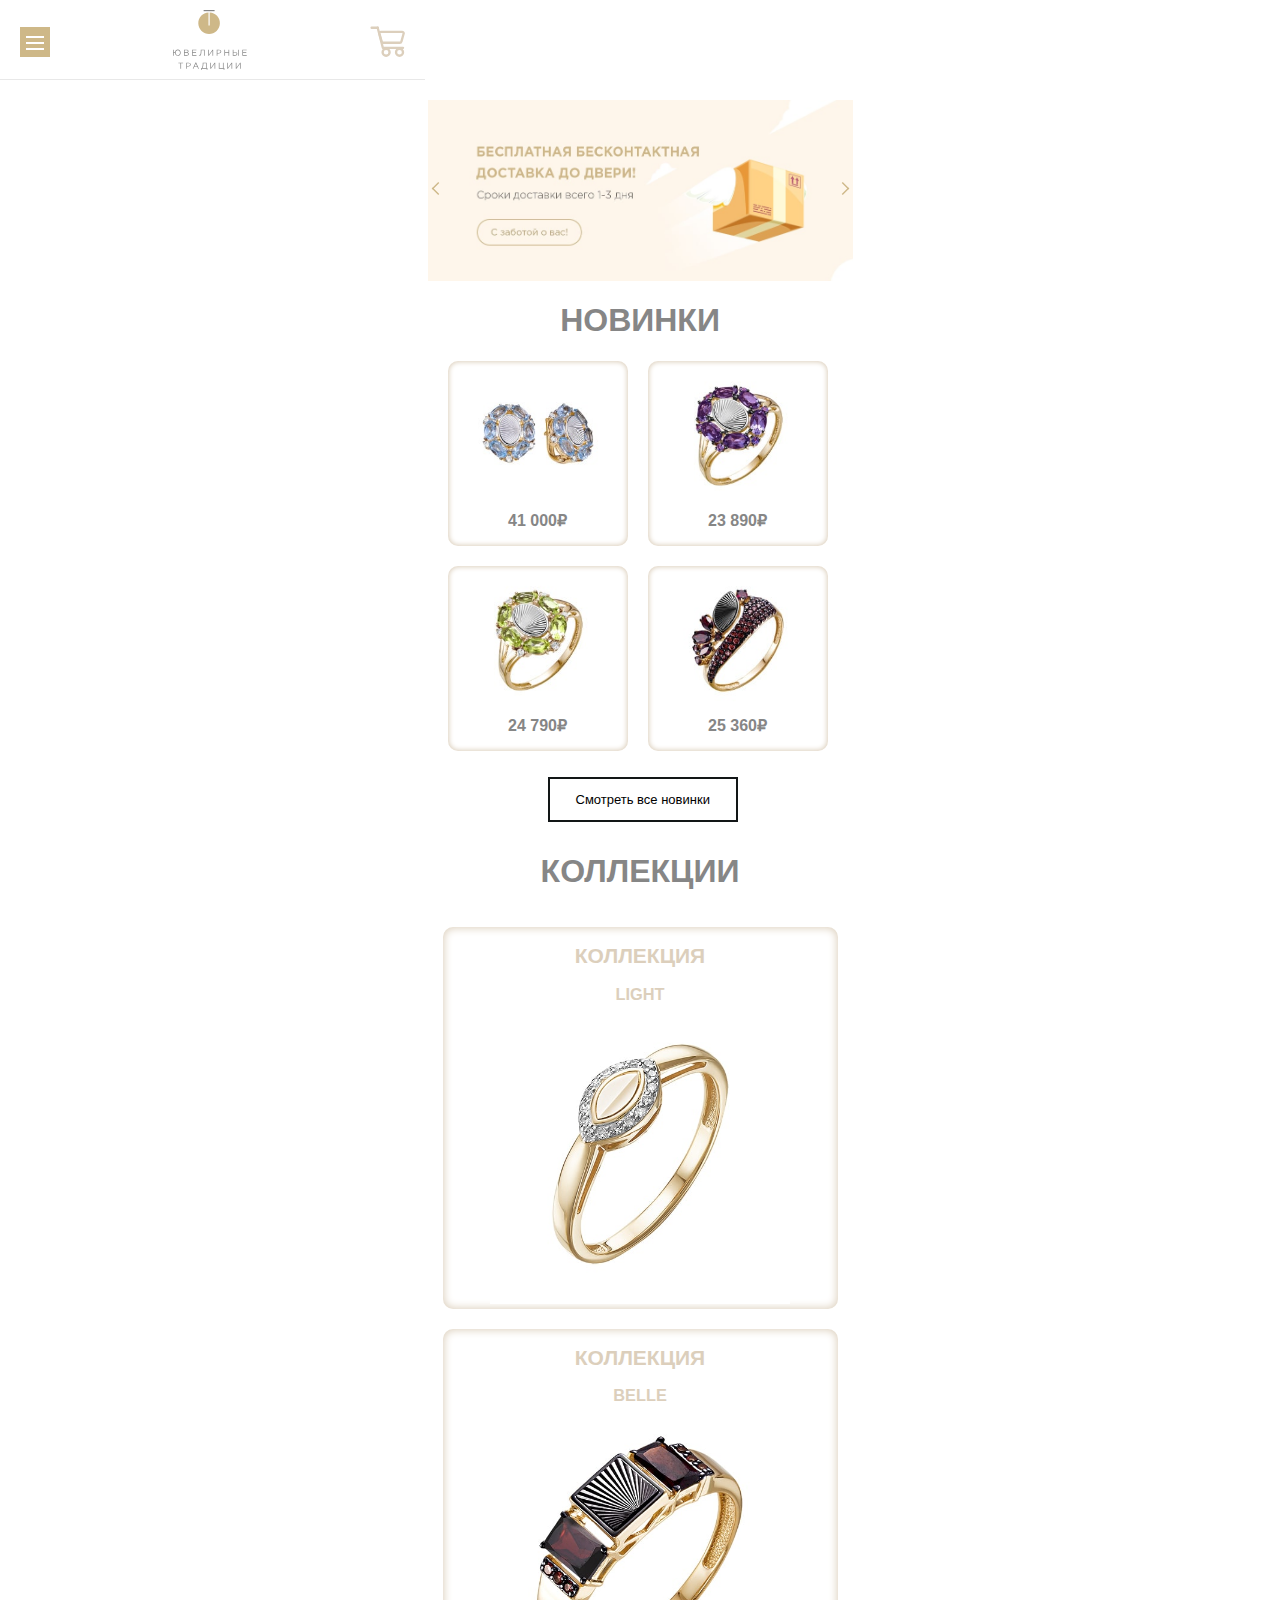
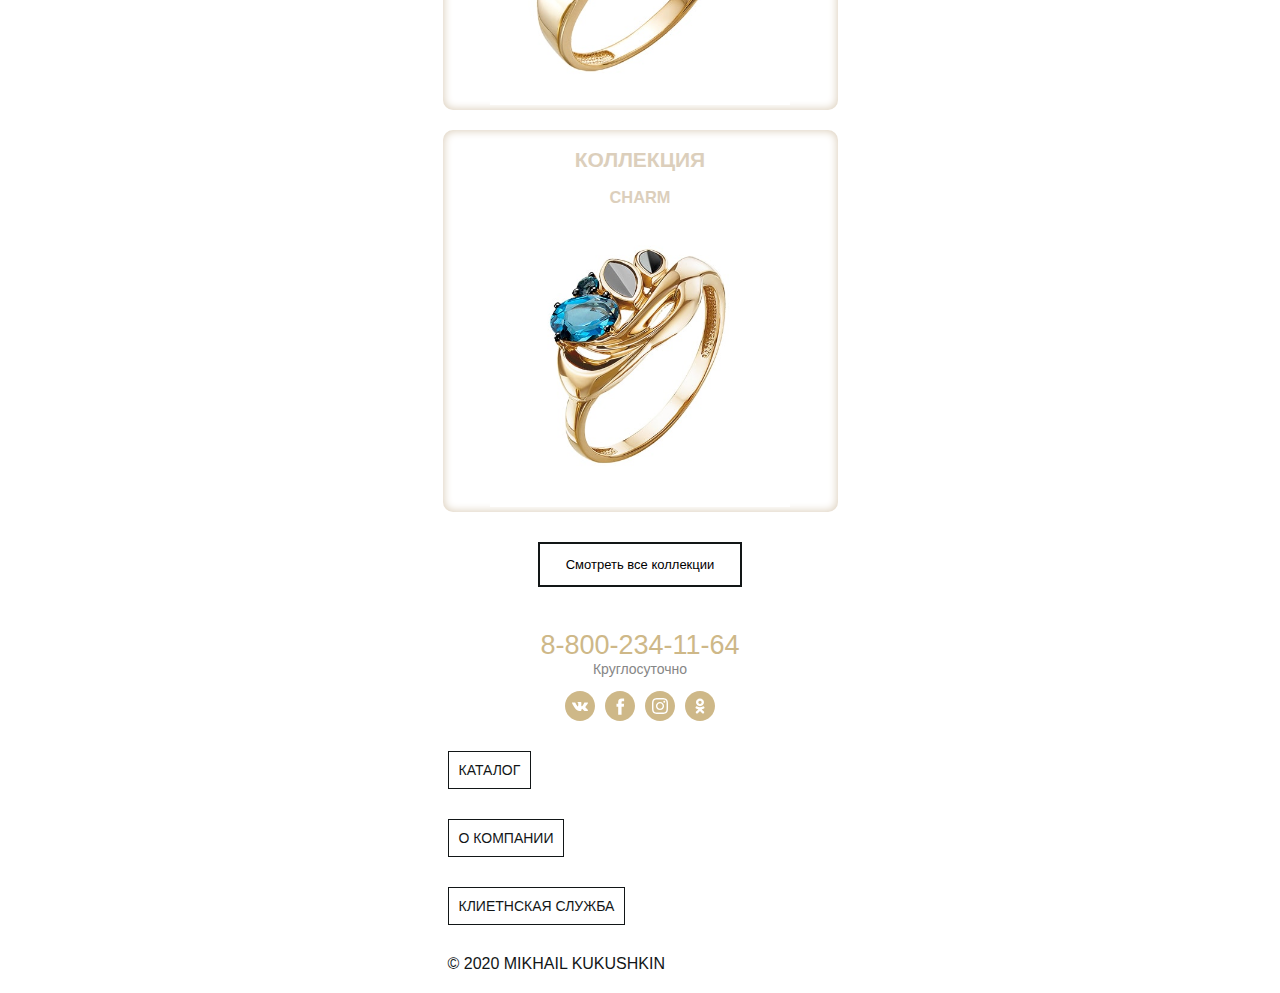
==== commit a3ffe88d: "burger end" ====
--- a/src/index.html
+++ b/src/index.html
@@ -22,14 +22,7 @@
         <a href="#" class="header__logo">
             <img src="./images/logo.svg" alt="Логотип">
         </a>
-        <!-- <div class="serach">
-            <img src="./images/search.svg">
-            <nav class="breadcrumbs-container">
-                <a href="" class="breadcrumbs__item breadcrumbs__item_active">Регистрация</a>
-                
-                <a href="" class="breadcrumbs__item">Вход</a>
-            </nav>
-        </div> -->
+        
         <div class="header__basket">
             <a class="basket-link" href="">
                 <svg xmlns="http://www.w3.org/2000/svg" fill="none" height="35" viewBox="0 0 30 27" width="35">
@@ -42,32 +35,21 @@
                 
             </a>
         </div>
-        <div class="header-menu header-menu_active" style="display: none;">  
-            <span class="header-menu__close">
-                <img src="" alt="">
-            </span>
-           <!--  <span class="header-menu__logo">
-                <img src="" alt="">
-            </span>
-            <div class="basket">
-                <a class="basket__link" href="">
-                    <span class="basket__link-ico"></span>
-                    Корзина
-                    <span class="basket__link-num">0</span>
-                </a>
-            </div> -->
+        <div class="header-menu">  
+            
             <nav class="header-menu__items">
-                <a href="">Акции</a>
-                <a href="">Новинки</a>
-                <a href="">Каталог</a>
-                <a href="">Кольца</a>
-                <a href="">Серьги</a>
-                <a href="">Коллекции</a>
-                <a href="">Для детей</a>
-                <a href="">Бриллианты</a>
+                <a href="" class="header-menu__item">Акции</a>
+                <a href="" class="header-menu__item">Новинки</a>
+                <a href="" class="header-menu__item">Каталог</a>
+                <a href="" class="header-menu__item">Кольца</a>
+                <a href="" class="header-menu__item">Серьги</a>
+                <a href="" class="header-menu__item">Коллекции</a>
+                <a href="" class="header-menu__item">Для детей</a>
+                <a href="" class="header-menu__item">Бриллианты</a>
             </nav>
             
         </div>
+
     </header>
     <section class="content ">
         <!-- ОБОЛОЧКА ДЛЯ ДЕМОНСТРАЦИИ -->
@@ -112,25 +94,7 @@
         <script src="https://code.jquery.com/jquery-3.4.1.min.js"></script>
         <script src="./js/slick.min.js"></script>
         <script src="./index.js"></script>
-    </section>
-    <!-- <section class="filter">
-        <form action="" id="" class="filter-catalog">
-            <div class="filter-catalog__item"></div>
-            <div class="filter-catalog__item"></div>
-            <div class="filter-catalog__item"></div>
-            <div class="filter-catalog__item"></div>
-            <div class="filter-catalog__item"></div>
-            <div class="filter-catalog__item"></div>
-            <div class="filter-catalog__item"></div>
-        </form>
-    </section> -->
-    <!-- <section class="service">
-        <div class="service__item">
-            
-        </div>
-        <div class="service__item"></div>
-        <div class="service__item"></div>
-        <div class="service__item"></div> -->
+    </section>   
     </section>
     <section class="novelty">
         <h1 class="title">НОВИНКИ</h1>
@@ -249,7 +213,7 @@
             </ul>
         </a>
         
-        <!-- <div class="footer__copyright">&copy; 2020 Mikhail Kukushkin</div> -->
+        <div class="footer__copyright">&copy; 2020 Mikhail Kukushkin</div>
     </footer>
     <!-- <script src="./index.js"></script> -->
     <!-- <%= htmlWebpackPlugin.files.js %> -->
--- a/src/pages/style.css
+++ b/src/pages/style.css
@@ -18,4 +18,4 @@
 @import url('../blocks/novelty-card/novelty-card.css');
 @import url('../blocks/button/button.css');
 @import url('../blocks/header-menu/header-menu.css');
-@import url('');
+@import url('../blocks/active/active.css');
